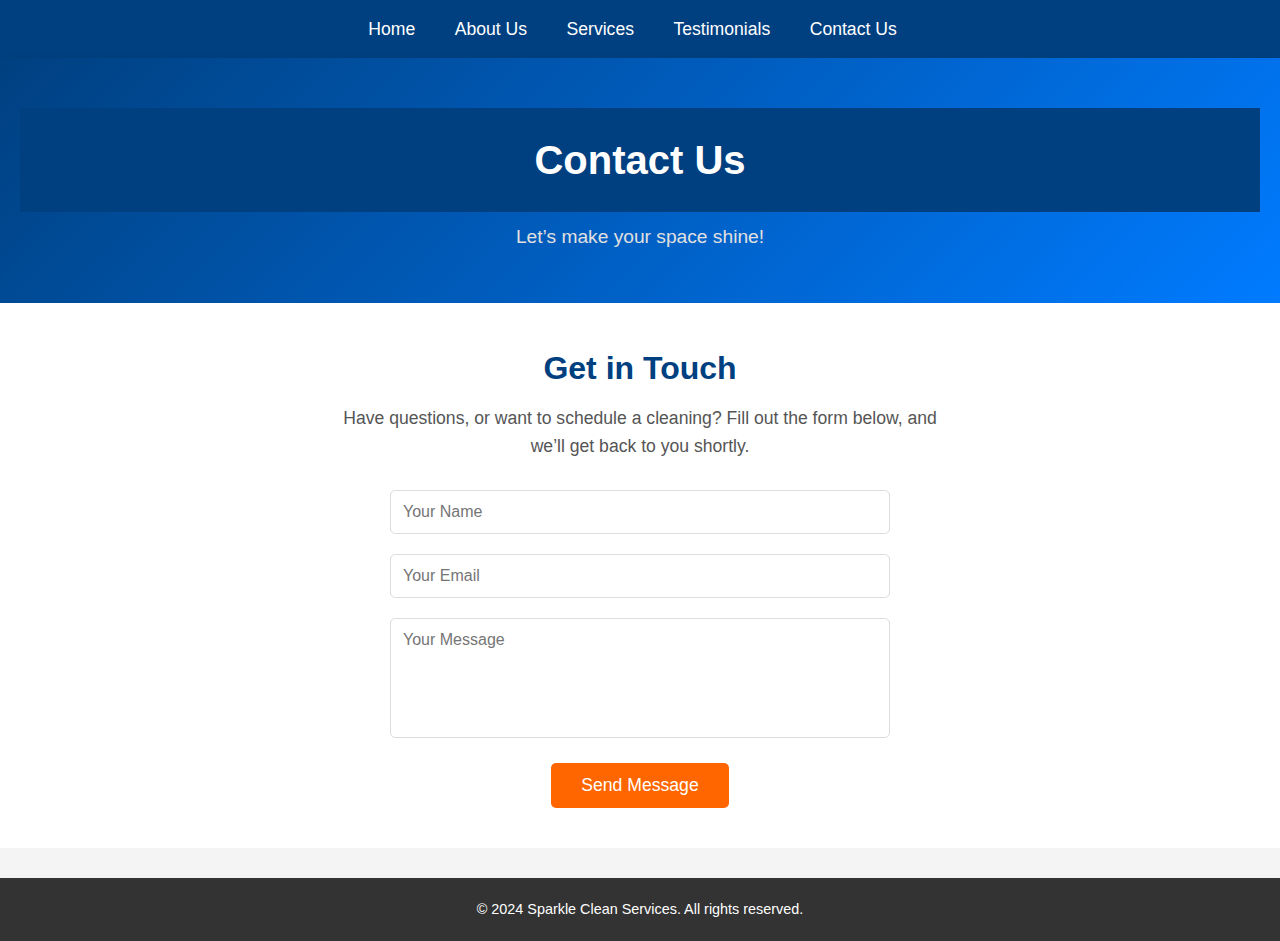
==== contact.html @ a9700b49 "Add files via upload" ====
<!DOCTYPE html>
<html lang="en">
<head>
    <meta charset="UTF-8">
    <meta name="viewport" content="width=device-width, initial-scale=1.0">
    <title>Contact Us - Sparkle Clean Services</title>
    <link rel="stylesheet" href="styles.css">
</head>
<body>
    <nav>
        <ul>
            <li><a href="index.html">Home</a></li>
            <li><a href="about.html">About Us</a></li>
            <li><a href="services.html">Services</a></li>
            <li><a href="testimonials.html">Testimonials</a></li>
            <li><a href="contact.html">Contact Us</a></li>
        </ul>
    </nav>

    <header>
        <h1>Contact Us</h1>
        <p>Let’s make your space shine!</p>
    </header>

    <section class="contact-section">
        <h2>Get in Touch</h2>
        <p>Have questions, or want to schedule a cleaning? Fill out the form below, and we’ll get back to you shortly.</p>
        <form class="contact-form" action="mailto:jaykurgat@gmail.com" method="post">
            <input type="text" placeholder="Your Name" required>
            <input type="email" placeholder="Your Email" required>
            <textarea placeholder="Your Message" required></textarea>
            <button type="submit" class="cta-button">Send Message</button>
        </form>
    </section>

    <footer>
        <p>&copy; 2024 Sparkle Clean Services. All rights reserved.</p>
    </footer>
</body>
</html>
---- styles.css ----
/* Reset */
* {
    margin: 0;
    padding: 0;
    box-sizing: border-box;
}

/* General Styling */
body {
    font-family: Arial, sans-serif;
    line-height: 1.6;
    color: #333;
    background-color: #f4f4f4;
}

h1, h2 {
    color: #004080;
    font-weight: 600;
}

h1 {
    color: #ffffff;
    background-color: #004080;
    padding: 20px;
    font-size: 2.8em;
    margin-bottom: 20px;
    text-align: center;
}

/* Navigation */
nav {
    background-color: #004080;
    padding: 15px 20px;
    text-align: center;
}

nav ul {
    list-style-type: none;
}

nav ul li {
    display: inline;
    margin-right: 15px;
}

nav ul li a {
    color: #ffffff;
    text-decoration: none;
    font-size: 1.1em;
    padding: 10px;
    transition: color 0.3s;
}

nav ul li a:hover {
    color: #ccddff;
}

/* Header */
header {
    background-image: linear-gradient(135deg, #004080, #007bff);
    color: #ffffff;
    padding: 50px 20px;
    text-align: center;
    box-shadow: 0 4px 8px rgba(0, 0, 0, 0.2);
}

header h1 {
    font-size: 2.5em;
    margin-bottom: 10px;
    color: #ffffff;
}

header p {
    font-size: 1.2em;
    max-width: 600px;
    margin: auto;
    color: #e0e0e0;
}

/* Sections */
section {
    padding: 40px 20px;
    text-align: center;
    background-color: #ffffff;
}

section h2 {
    font-size: 2em;
    margin-bottom: 10px;
    color: #004080;
}

section p {
    max-width: 600px;
    margin: auto;
    font-size: 1.1em;
    color: #555;
    margin-bottom: 20px;
}

section:nth-child(even) {
    background-color: #f8f9fa;
}

/* Call-to-Action Button */
.cta-button {
    display: inline-block;
    padding: 12px 24px;
    font-size: 1em;
    color: #ffffff;
    background-color: #ff6600;
    border: none;
    border-radius: 5px;
    cursor: pointer;
    text-decoration: none;
    margin-top: 20px;
    transition: background-color 0.3s;
}

.cta-button:hover {
    background-color: #cc5200;
}

/* Contact Form */
.contact-form {
    display: flex;
    flex-direction: column;
    align-items: center;
}

.contact-form input,
.contact-form textarea {
    width: 80%;
    max-width: 500px;
    padding: 12px;
    margin: 10px 0;
    border-radius: 5px;
    border: 1px solid #ddd;
    font-size: 1em;
    font-family: Arial, sans-serif;
}

.contact-form textarea {
    height: 120px;
    resize: none;
}

.contact-form button {
    padding: 12px 30px;
    font-size: 1.1em;
    color: #ffffff;
    background-color: #ff6600;
    border: none;
    border-radius: 5px;
    cursor: pointer;
    margin-top: 15px;
}

.contact-form button:hover {
    background-color: #cc5200;
}

/* Footer */
footer {
    background-color: #333;
    color: #ffffff;
    text-align: center;
    padding: 20px;
    font-size: 0.9em;
    margin-top: 30px;
}
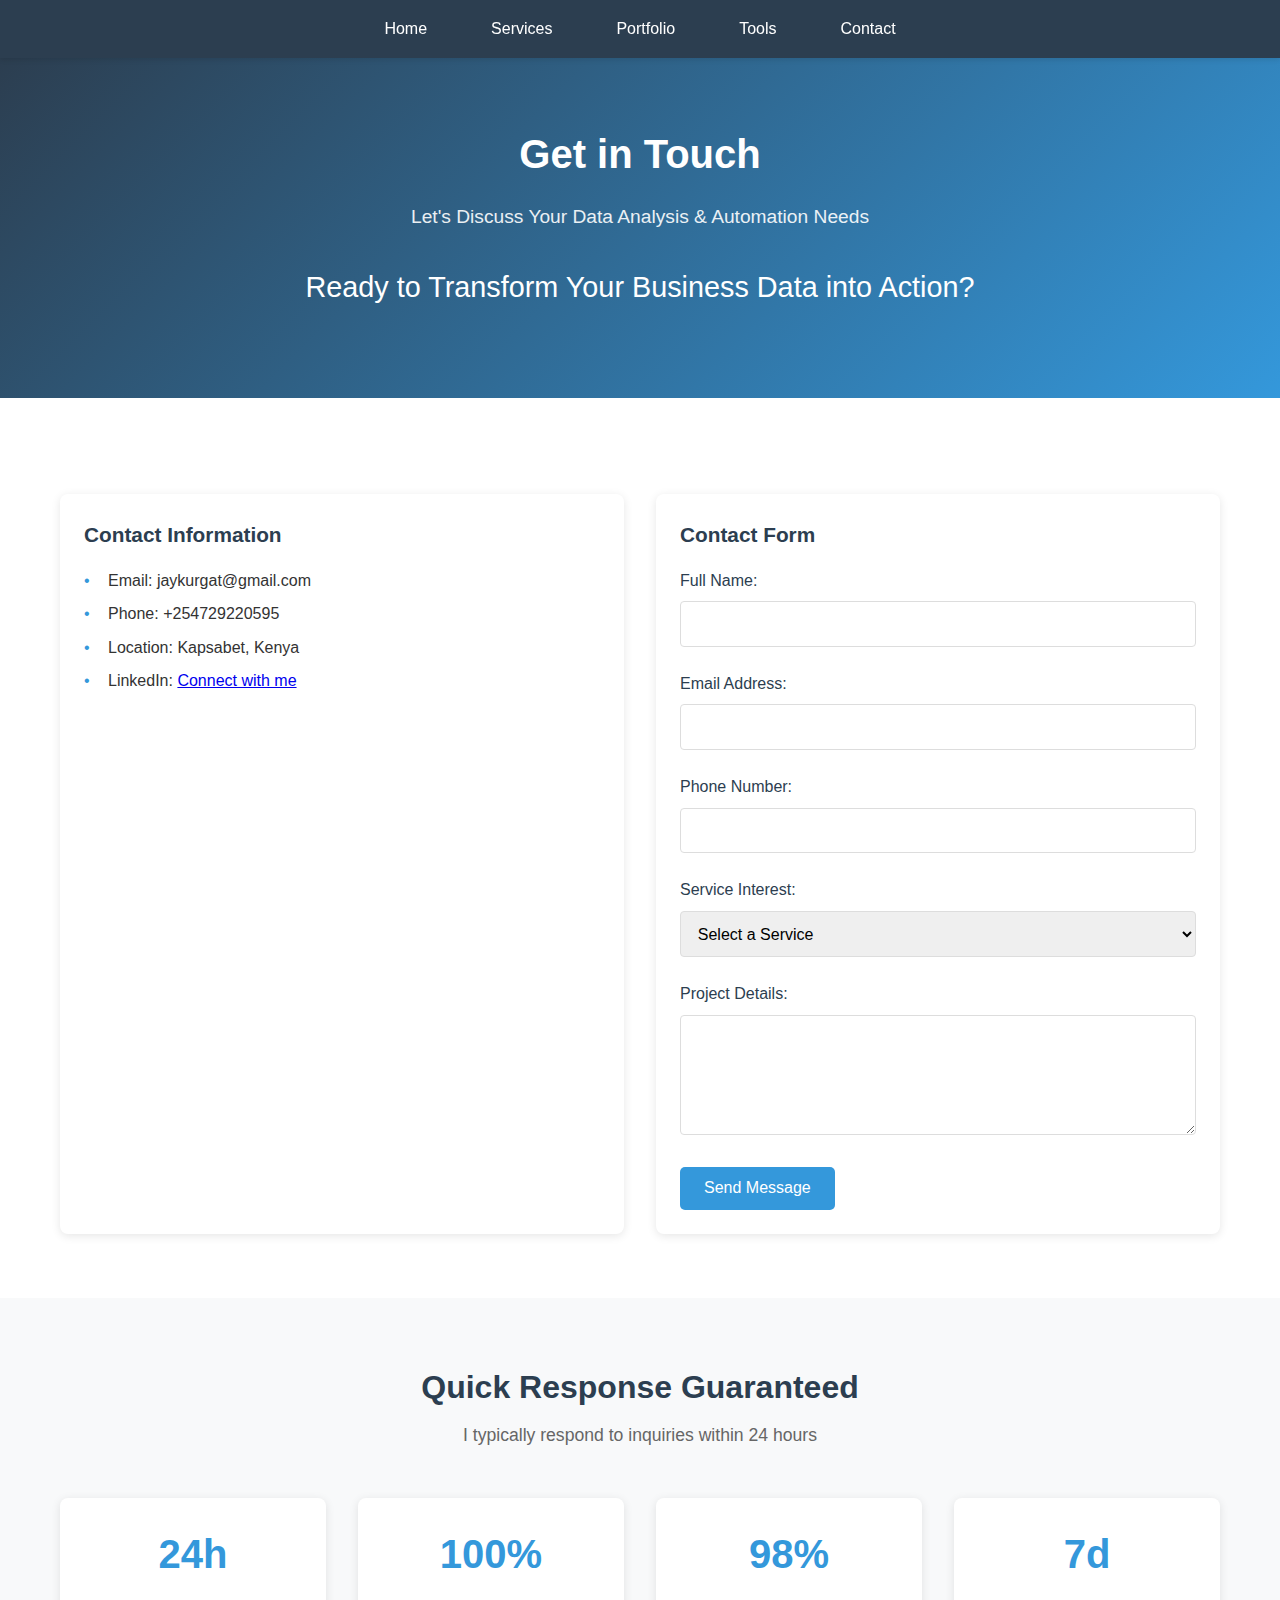
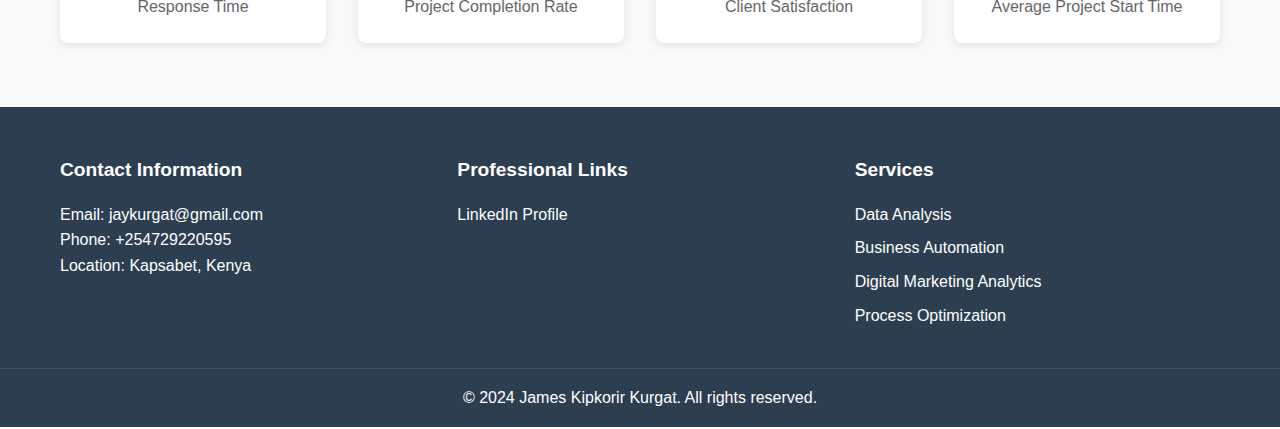
==== commit 298ced1c: "Add files via upload" ====
--- a/contact.html
+++ b/contact.html
@@ -3,38 +3,139 @@
 <head>
     <meta charset="UTF-8">
     <meta name="viewport" content="width=device-width, initial-scale=1.0">
-    <title>Contact Us - Sparkle Clean Services</title>
+    <title>Contact - James Kurgat</title>
     <link rel="stylesheet" href="styles.css">
 </head>
 <body>
     <nav>
         <ul>
             <li><a href="index.html">Home</a></li>
-            <li><a href="about.html">About Us</a></li>
             <li><a href="services.html">Services</a></li>
-            <li><a href="testimonials.html">Testimonials</a></li>
-            <li><a href="contact.html">Contact Us</a></li>
+            <li><a href="portfolio.html">Portfolio</a></li>
+            <li><a href="tools.html">Tools</a></li>
+            <li><a href="contact.html">Contact</a></li>
         </ul>
     </nav>
 
-    <header>
-        <h1>Contact Us</h1>
-        <p>Let’s make your space shine!</p>
-    </header>
+    <section class="hero">
+        <div class="container">
+            <h1>Get in Touch</h1>
+            <p>Let's Discuss Your Data Analysis & Automation Needs</p>
+            <h2>Ready to Transform Your Business Data into Action?</h2>
+        </div>
+    </section>
 
-    <section class="contact-section">
-        <h2>Get in Touch</h2>
-        <p>Have questions, or want to schedule a cleaning? Fill out the form below, and we’ll get back to you shortly.</p>
-        <form class="contact-form" action="mailto:jaykurgat@gmail.com" method="post">
-            <input type="text" placeholder="Your Name" required>
-            <input type="email" placeholder="Your Email" required>
-            <textarea placeholder="Your Message" required></textarea>
-            <button type="submit" class="cta-button">Send Message</button>
-        </form>
+    <section class="section">
+        <div class="container">
+            <div class="grid">
+                <div class="card">
+                    <h3>Contact Information</h3>
+                    <div class="card-content">
+                        <ul>
+                            <li>Email: jaykurgat@gmail.com</li>
+                            <li>Phone: +254729220595</li>
+                            <li>Location: Kapsabet, Kenya</li>
+                            <li>LinkedIn: <a href="https://www.linkedin.com/in/james-kurgat/">Connect with me</a></li>
+                        </ul>
+                    </div>
+                </div>
+
+                <div class="card">
+                    <h3>Contact Form</h3>
+                    <div class="card-content">
+                        <form action="#" method="POST">
+                            <div class="form-group">
+                                <label for="name">Full Name:</label>
+                                <input type="text" id="name" name="name" required>
+                            </div>
+                            
+                            <div class="form-group">
+                                <label for="email">Email Address:</label>
+                                <input type="email" id="email" name="email" required>
+                            </div>
+                            
+                            <div class="form-group">
+                                <label for="phone">Phone Number:</label>
+                                <input type="tel" id="phone" name="phone">
+                            </div>
+                            
+                            <div class="form-group">
+                                <label for="service">Service Interest:</label>
+                                <select id="service" name="service">
+                                    <option value="">Select a Service</option>
+                                    <option value="data-analysis">Data Analysis</option>
+                                    <option value="automation">Business Automation</option>
+                                    <option value="marketing">Digital Marketing Analytics</option>
+                                    <option value="optimization">Process Optimization</option>
+                                </select>
+                            </div>
+                            
+                            <div class="form-group">
+                                <label for="message">Project Details:</label>
+                                <textarea id="message" name="message" rows="5" required></textarea>
+                            </div>
+                            
+                            <button type="submit" class="btn">Send Message</button>
+                        </form>
+                    </div>
+                </div>
+            </div>
+        </div>
+    </section>
+
+    <section class="section">
+        <div class="container">
+            <div class="section-title">
+                <h2>Quick Response Guaranteed</h2>
+                <p>I typically respond to inquiries within 24 hours</p>
+            </div>
+
+            <div class="metrics-grid">
+                <div class="metric-item">
+                    <div class="metric-number">24h</div>
+                    <div class="metric-label">Response Time</div>
+                </div>
+                <div class="metric-item">
+                    <div class="metric-number">100%</div>
+                    <div class="metric-label">Project Completion Rate</div>
+                </div>
+                <div class="metric-item">
+                    <div class="metric-number">98%</div>
+                    <div class="metric-label">Client Satisfaction</div>
+                </div>
+                <div class="metric-item">
+                    <div class="metric-number">7d</div>
+                    <div class="metric-label">Average Project Start Time</div>
+                </div>
+            </div>
+        </div>
     </section>
 
     <footer>
-        <p>&copy; 2024 Sparkle Clean Services. All rights reserved.</p>
+        <div class="footer-content">
+            <div class="footer-section">
+                <h4>Contact Information</h4>
+                <p>Email: jaykurgat@gmail.com</p>
+                <p>Phone: +254729220595</p>
+                <p>Location: Kapsabet, Kenya</p>
+            </div>
+            <div class="footer-section">
+                <h4>Professional Links</h4>
+                <p><a href="https://www.linkedin.com/in/james-kurgat/">LinkedIn Profile</a></p>
+            </div>
+            <div class="footer-section">
+                <h4>Services</h4>
+                <ul>
+                    <li>Data Analysis</li>
+                    <li>Business Automation</li>
+                    <li>Digital Marketing Analytics</li>
+                    <li>Process Optimization</li>
+                </ul>
+            </div>
+        </div>
+        <div class="footer-bottom">
+            <p>&copy; 2024 James Kipkorir Kurgat. All rights reserved.</p>
+        </div>
     </footer>
 </body>
-</html>
+</html>--- a/styles.css
+++ b/styles.css
@@ -1,171 +1,345 @@
-/* Reset */
+/* Reset and Base Styles */
 * {
     margin: 0;
     padding: 0;
     box-sizing: border-box;
 }
 
-/* General Styling */
 body {
-    font-family: Arial, sans-serif;
+    font-family: 'Arial', sans-serif;
     line-height: 1.6;
     color: #333;
-    background-color: #f4f4f4;
-}
-
-h1, h2 {
-    color: #004080;
-    font-weight: 600;
-}
-
-h1 {
-    color: #ffffff;
-    background-color: #004080;
-    padding: 20px;
-    font-size: 2.8em;
-    margin-bottom: 20px;
-    text-align: center;
+}
+
+.container {
+    max-width: 1200px;
+    margin: 0 auto;
+    padding: 0 20px;
 }
 
 /* Navigation */
 nav {
-    background-color: #004080;
-    padding: 15px 20px;
-    text-align: center;
+    background-color: #2c3e50;
+    padding: 1rem 0;
+    position: sticky;
+    top: 0;
+    z-index: 1000;
+    box-shadow: 0 2px 5px rgba(0,0,0,0.1);
 }
 
 nav ul {
-    list-style-type: none;
-}
-
-nav ul li {
-    display: inline;
-    margin-right: 15px;
-}
-
-nav ul li a {
-    color: #ffffff;
+    list-style: none;
+    display: flex;
+    justify-content: center;
+    gap: 2rem;
+}
+
+nav a {
+    color: white;
     text-decoration: none;
-    font-size: 1.1em;
-    padding: 10px;
-    transition: color 0.3s;
-}
-
-nav ul li a:hover {
-    color: #ccddff;
-}
-
-/* Header */
-header {
-    background-image: linear-gradient(135deg, #004080, #007bff);
-    color: #ffffff;
-    padding: 50px 20px;
-    text-align: center;
-    box-shadow: 0 4px 8px rgba(0, 0, 0, 0.2);
-}
-
-header h1 {
-    font-size: 2.5em;
-    margin-bottom: 10px;
-    color: #ffffff;
-}
-
-header p {
-    font-size: 1.2em;
-    max-width: 600px;
-    margin: auto;
-    color: #e0e0e0;
+    font-weight: 500;
+    padding: 0.5rem 1rem;
+    transition: color 0.3s ease;
+}
+
+nav a:hover {
+    color: #3498db;
+}
+
+/* Hero Section */
+.hero {
+    background: linear-gradient(135deg, #2c3e50 0%, #3498db 100%);
+    color: white;
+    padding: 4rem 0;
+    text-align: center;
+}
+
+.hero h1 {
+    font-size: 2.5rem;
+    margin-bottom: 1rem;
+}
+
+.hero h2 {
+    font-size: 1.8rem;
+    margin-bottom: 1.5rem;
+    font-weight: 400;
+}
+
+.hero p {
+    font-size: 1.2rem;
+    margin-bottom: 2rem;
+    opacity: 0.9;
+}
+
+/* Buttons */
+.btn {
+    display: inline-block;
+    padding: 0.8rem 1.5rem;
+    background-color: #3498db;
+    color: white;
+    text-decoration: none;
+    border-radius: 5px;
+    transition: background-color 0.3s ease;
+    border: none;
+    cursor: pointer;
+    font-size: 1rem;
+}
+
+.btn:hover {
+    background-color: #2980b9;
 }
 
 /* Sections */
-section {
-    padding: 40px 20px;
-    text-align: center;
-    background-color: #ffffff;
-}
-
-section h2 {
-    font-size: 2em;
-    margin-bottom: 10px;
-    color: #004080;
-}
-
-section p {
-    max-width: 600px;
-    margin: auto;
-    font-size: 1.1em;
-    color: #555;
-    margin-bottom: 20px;
-}
-
-section:nth-child(even) {
+.section {
+    padding: 4rem 0;
+    background-color: #fff;
+}
+
+.section:nth-child(even) {
     background-color: #f8f9fa;
 }
 
-/* Call-to-Action Button */
-.cta-button {
-    display: inline-block;
-    padding: 12px 24px;
-    font-size: 1em;
-    color: #ffffff;
-    background-color: #ff6600;
-    border: none;
-    border-radius: 5px;
-    cursor: pointer;
-    text-decoration: none;
-    margin-top: 20px;
-    transition: background-color 0.3s;
-}
-
-.cta-button:hover {
-    background-color: #cc5200;
-}
-
-/* Contact Form */
-.contact-form {
-    display: flex;
-    flex-direction: column;
-    align-items: center;
-}
-
-.contact-form input,
-.contact-form textarea {
-    width: 80%;
-    max-width: 500px;
-    padding: 12px;
-    margin: 10px 0;
-    border-radius: 5px;
+.section-title {
+    text-align: center;
+    margin-bottom: 3rem;
+}
+
+.section-title h2 {
+    font-size: 2rem;
+    color: #2c3e50;
+    margin-bottom: 0.5rem;
+}
+
+.section-title p {
+    color: #666;
+    font-size: 1.1rem;
+}
+
+/* Grid Layouts */
+.grid {
+    display: grid;
+    grid-template-columns: repeat(auto-fit, minmax(300px, 1fr));
+    gap: 2rem;
+    margin-top: 2rem;
+}
+
+/* Cards */
+.card {
+    background: white;
+    border-radius: 8px;
+    padding: 1.5rem;
+    box-shadow: 0 2px 10px rgba(0,0,0,0.1);
+    transition: transform 0.3s ease;
+}
+
+.card:hover {
+    transform: translateY(-5px);
+}
+
+.card h3 {
+    color: #2c3e50;
+    margin-bottom: 1rem;
+    font-size: 1.3rem;
+}
+
+.card-content ul {
+    list-style: none;
+    padding-left: 0;
+}
+
+.card-content li {
+    margin-bottom: 0.5rem;
+    padding-left: 1.5rem;
+    position: relative;
+}
+
+.card-content li:before {
+    content: "•";
+    color: #3498db;
+    position: absolute;
+    left: 0;
+}
+
+/* Metrics Grid */
+.metrics-grid {
+    display: grid;
+    grid-template-columns: repeat(auto-fit, minmax(200px, 1fr));
+    gap: 2rem;
+    margin-top: 2rem;
+}
+
+.metric-item {
+    text-align: center;
+    padding: 1.5rem;
+    background: white;
+    border-radius: 8px;
+    box-shadow: 0 2px 10px rgba(0,0,0,0.1);
+}
+
+.metric-number {
+    font-size: 2.5rem;
+    font-weight: bold;
+    color: #3498db;
+    margin-bottom: 0.5rem;
+}
+
+.metric-label {
+    color: #666;
+    font-size: 1rem;
+}
+
+/* Tools Grid */
+.tools-grid {
+    display: grid;
+    grid-template-columns: repeat(auto-fit, minmax(250px, 1fr));
+    gap: 1.5rem;
+    margin-top: 2rem;
+}
+
+.tool-item {
+    background: white;
+    padding: 1.5rem;
+    border-radius: 8px;
+    box-shadow: 0 2px 10px rgba(0,0,0,0.1);
+    text-align: center;
+}
+
+.tool-item h4 {
+    color: #2c3e50;
+    margin-bottom: 0.5rem;
+}
+
+.tool-item p {
+    color: #666;
+}
+
+/* Contact Form Styles */
+.form-group {
+    margin-bottom: 1.5rem;
+}
+
+.form-group label {
+    display: block;
+    margin-bottom: 0.5rem;
+    color: #2c3e50;
+    font-weight: 500;
+}
+
+.form-group input,
+.form-group select,
+.form-group textarea {
+    width: 100%;
+    padding: 0.8rem;
     border: 1px solid #ddd;
-    font-size: 1em;
-    font-family: Arial, sans-serif;
-}
-
-.contact-form textarea {
-    height: 120px;
-    resize: none;
-}
-
-.contact-form button {
-    padding: 12px 30px;
-    font-size: 1.1em;
-    color: #ffffff;
-    background-color: #ff6600;
-    border: none;
-    border-radius: 5px;
-    cursor: pointer;
-    margin-top: 15px;
-}
-
-.contact-form button:hover {
-    background-color: #cc5200;
+    border-radius: 4px;
+    font-size: 1rem;
+    transition: border-color 0.3s ease;
+}
+
+.form-group input:focus,
+.form-group select:focus,
+.form-group textarea:focus {
+    border-color: #3498db;
+    outline: none;
+}
+
+.form-group textarea {
+    resize: vertical;
+    min-height: 120px;
 }
 
 /* Footer */
 footer {
-    background-color: #333;
-    color: #ffffff;
-    text-align: center;
-    padding: 20px;
-    font-size: 0.9em;
-    margin-top: 30px;
-}
+    background-color: #2c3e50;
+    color: white;
+    padding: 3rem 0 1rem;
+}
+
+.footer-content {
+    display: grid;
+    grid-template-columns: repeat(auto-fit, minmax(250px, 1fr));
+    gap: 2rem;
+    max-width: 1200px;
+    margin: 0 auto;
+    padding: 0 20px;
+}
+
+.footer-section h4 {
+    margin-bottom: 1rem;
+    font-size: 1.2rem;
+}
+
+.footer-section ul {
+    list-style: none;
+}
+
+.footer-section li {
+    margin-bottom: 0.5rem;
+}
+
+.footer-section a {
+    color: white;
+    text-decoration: none;
+    transition: color 0.3s ease;
+}
+
+.footer-section a:hover {
+    color: #3498db;
+}
+
+.footer-bottom {
+    text-align: center;
+    margin-top: 2rem;
+    padding-top: 1rem;
+    border-top: 1px solid rgba(255,255,255,0.1);
+}
+
+/* Responsive Design */
+@media (max-width: 768px) {
+    nav ul {
+        flex-direction: column;
+        align-items: center;
+        gap: 1rem;
+    }
+
+    .hero h1 {
+        font-size: 2rem;
+    }
+
+    .hero h2 {
+        font-size: 1.5rem;
+    }
+
+    .section {
+        padding: 2rem 0;
+    }
+
+    .grid,
+    .metrics-grid,
+    .tools-grid {
+        grid-template-columns: 1fr;
+    }
+
+    .footer-content {
+        grid-template-columns: 1fr;
+        text-align: center;
+    }
+}
+
+/* Animations */
+@keyframes fadeIn {
+    from {
+        opacity: 0;
+        transform: translateY(20px);
+    }
+    to {
+        opacity: 1;
+        transform: translateY(0);
+    }
+}
+
+.card,
+.metric-item,
+.tool-item {
+    animation: fadeIn 0.5s ease-out;
+}